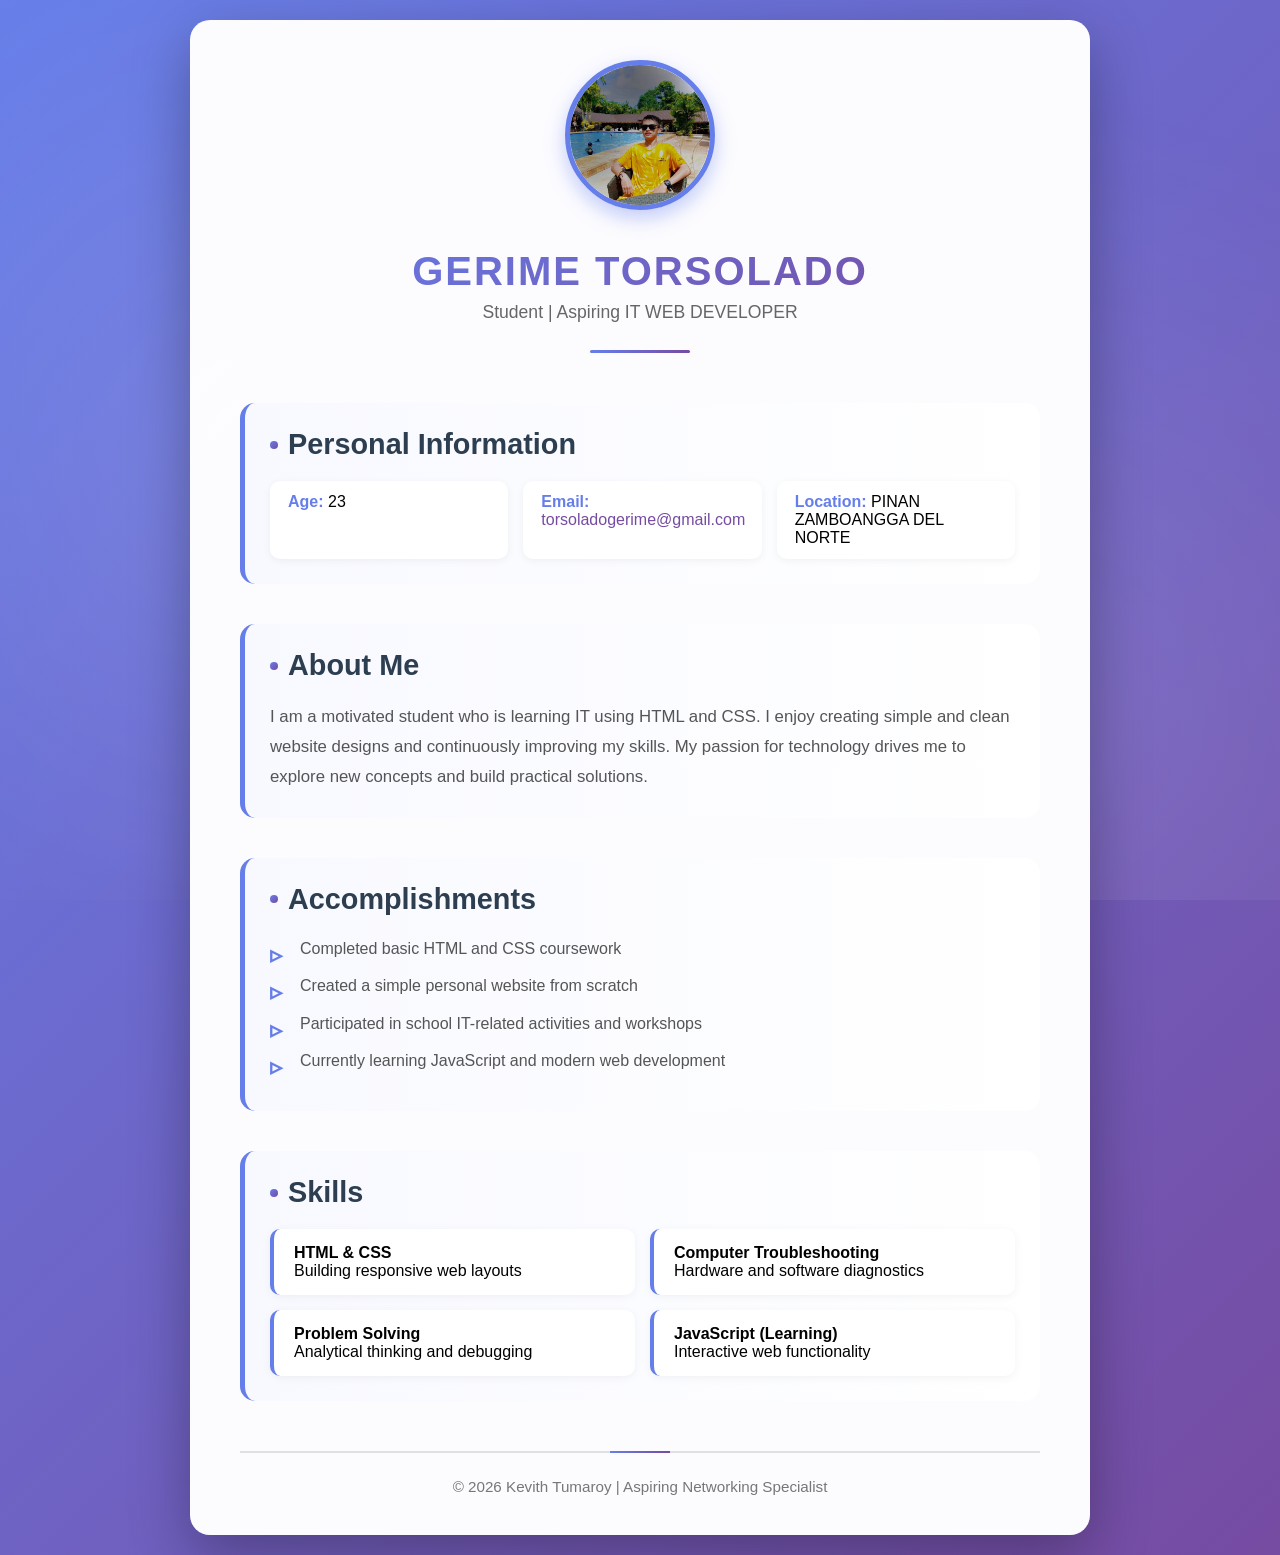
==== index.html @ 88f786bb "Add files via upload" ====
<!DOCTYPE html>
<html lang="en">
<head>
    <meta charset="UTF-8">
    <meta name="viewport" content="width=device-width, initial-scale=1.0">
    <title>GERIME TORSOLADO - Portfolio</title>
    <link rel="stylesheet" href="style.css">

    <style>
    </style>
</head>
<body>
    <div class="container">
        <header>
            <img src="image.png" alt="Gerime Torsolado profile photo" class="profile-img">
            <h1>GERIME TORSOLADO</h1>
            <p>Student | Aspiring IT WEB DEVELOPER</p>
        </header>

        <section class="info">
            <h2>Personal Information</h2>
            <div class="info-grid">
                <div class="info-item">
                    <strong>Age:</strong> 23
                </div>
                <div class="info-item">
                    <strong>Email:</strong> <a href="torsoladogerime@gmail.co">torsoladogerime@gmail.com</a>
                </div>
                <div class="info-item">
                    <strong>Location:</strong> PINAN ZAMBOANGGA DEL NORTE
                </div>
            </div>
        </section>

        <section>
            <h2>About Me</h2>
            <p>
                I am a motivated student who is learning IT using HTML and CSS. 
                I enjoy creating simple and clean website designs and continuously improving my skills.
                My passion for technology drives me to explore new concepts and build practical solutions.
            </p>
        </section>

        <section>
            <h2>Accomplishments</h2>
            <ul>
                <li>Completed basic HTML and CSS coursework</li>
                <li>Created a simple personal website from scratch</li>
                <li>Participated in school IT-related activities and workshops</li>
                <li>Currently learning JavaScript and modern web development</li>
            </ul>
        </section>

        <section>
            <h2>Skills</h2>
            <div class="skills-grid">
                <div class="skill-item">
                    <strong>HTML & CSS</strong><br>
                    Building responsive web layouts
                </div>
                <div class="skill-item">
                    <strong>Computer Troubleshooting</strong><br>
                    Hardware and software diagnostics
                </div>
                <div class="skill-item">
                    <strong>Problem Solving</strong><br>
                    Analytical thinking and debugging
                </div>
                <div class="skill-item">
                    <strong>JavaScript (Learning)</strong><br>
                    Interactive web functionality
                </div>
            </div>
        </section>

        <footer>
            <p>© 2026 Kevith Tumaroy | Aspiring Networking Specialist</p>
        </footer>
    </div>
</body>
</html>
---- style.css ----
* {
            margin: 0;
            padding: 0;
            box-sizing: border-box;
        }

        body {
            font-family: 'Segoe UI', Tahoma, Geneva, Verdana, sans-serif;
            background: linear-gradient(135deg, #667eea 0%, #764ba2 100%);
            min-height: 100vh;
            padding: 20px;
            position: relative;
            overflow-x: hidden;
        }

        body::before {
            content: '';
            position: fixed;
            top: 0;
            left: 0;
            width: 100%;
            height: 100%;
            background: radial-gradient(circle at 20% 50%, rgba(255, 255, 255, 0.1) 0%, transparent 50%),
                        radial-gradient(circle at 80% 80%, rgba(255, 255, 255, 0.1) 0%, transparent 50%);
            pointer-events: none;
            z-index: 0;
        }

        .container {
            max-width: 900px;
            margin: 0 auto;
            background: rgba(255, 255, 255, 0.98);
            padding: 40px 50px;
            border-radius: 20px;
            box-shadow: 0 20px 60px rgba(0, 0, 0, 0.3);
            position: relative;
            z-index: 1;
            animation: fadeInUp 0.8s ease-out;
        }

        @keyframes fadeInUp {
            from {
                opacity: 0;
                transform: translateY(30px);
            }
            to {
                opacity: 1;
                transform: translateY(0);
            }
        }

        header {
            text-align: center;
            margin-bottom: 50px;
            position: relative;
            padding-bottom: 30px;
        }

        header::after {
            content: '';
            position: absolute;
            bottom: 0;
            left: 50%;
            transform: translateX(-50%);
            width: 100px;
            height: 3px;
            background: linear-gradient(to right, #667eea, #764ba2);
            border-radius: 2px;
        }

        .profile-img {
            width: 150px;
            height: 150px;
            border-radius: 50%;
            border: 5px solid #667eea;
            box-shadow: 0 8px 20px rgba(102, 126, 234, 0.4);
            object-fit: cover;
            margin-bottom: 20px;
            transition: transform 0.3s ease, box-shadow 0.3s ease;
        }

        .profile-img:hover {
            transform: scale(1.05);
            box-shadow: 0 12px 30px rgba(102, 126, 234, 0.6);
        }

        header h1 {
            margin: 15px 0 8px;
            color: #2c3e50;
            letter-spacing: 2px;
            font-size: 2.5em;
            font-weight: 700;
            background: linear-gradient(135deg, #667eea 0%, #764ba2 100%);
            -webkit-background-clip: text;
            -webkit-text-fill-color: transparent;
            background-clip: text;
        }

        header p {
            color: #666;
            font-size: 1.1em;
            font-weight: 500;
        }

        section {
            margin-bottom: 40px;
            padding: 25px;
            background: linear-gradient(to right, #f8f9ff, #ffffff);
            border-radius: 15px;
            transition: transform 0.3s ease, box-shadow 0.3s ease;
            border-left: 5px solid #667eea;
        }

        section:hover {
            transform: translateX(5px);
            box-shadow: 0 8px 20px rgba(0, 0, 0, 0.08);
        }

        section h2 {
            color: #2c3e50;
            margin-bottom: 20px;
            font-size: 1.8em;
            font-weight: 600;
            display: flex;
            align-items: center;
            gap: 10px;
        }

        section h2::before {
            content: '';
            width: 8px;
            height: 8px;
            background: linear-gradient(135deg, #667eea 0%, #764ba2 100%);
            border-radius: 50%;
            animation: pulse 2s infinite;
        }

        @keyframes pulse {
            0%, 100% {
                transform: scale(1);
                opacity: 1;
            }
            50% {
                transform: scale(1.3);
                opacity: 0.7;
            }
        }

        section p {
            color: #555;
            line-height: 1.8;
            font-size: 1.05em;
        }

        .info-grid {
            display: grid;
            grid-template-columns: repeat(auto-fit, minmax(200px, 1fr));
            gap: 15px;
            margin-top: 15px;
        }

        .info-item {
            padding: 12px 18px;
            background: white;
            border-radius: 10px;
            box-shadow: 0 2px 8px rgba(0, 0, 0, 0.05);
            transition: all 0.3s ease;
        }

        .info-item:hover {
            transform: translateY(-3px);
            box-shadow: 0 4px 15px rgba(102, 126, 234, 0.2);
        }

        .info-item strong {
            color: #667eea;
            font-weight: 600;
        }

        .info-item a {
            color: #764ba2;
            text-decoration: none;
            transition: color 0.3s ease;
        }

        .info-item a:hover {
            color: #667eea;
            text-decoration: underline;
        }

        ul {
            list-style: none;
            padding-left: 0;
        }

        ul li {
            margin-bottom: 12px;
            padding-left: 30px;
            position: relative;
            color: #555;
            line-height: 1.6;
            transition: color 0.3s ease;
        }

        ul li:hover {
            color: #2c3e50;
        }

        ul li::before {
            content: '▹';
            position: absolute;
            left: 0;
            color: #667eea;
            font-size: 1.5em;
            font-weight: bold;
            transition: transform 0.3s ease;
        }

        ul li:hover::before {
            transform: translateX(5px);
        }

        .skills-grid {
            display: grid;
            grid-template-columns: repeat(auto-fit, minmax(250px, 1fr));
            gap: 15px;
            margin-top: 15px;
        }

        .skill-item {
            background: white;
            padding: 15px 20px;
            border-radius: 10px;
            box-shadow: 0 2px 10px rgba(0, 0, 0, 0.05);
            transition: all 0.3s ease;
            border-left: 4px solid #667eea;
        }

        .skill-item:hover {
            transform: translateY(-5px);
            box-shadow: 0 6px 20px rgba(102, 126, 234, 0.2);
            border-left-color: #764ba2;
        }

        footer {
            text-align: center;
            font-size: 0.95em;
            color: #777;
            margin-top: 50px;
            padding-top: 25px;
            border-top: 2px solid #e0e0e0;
            position: relative;
        }

        footer::before {
            content: '';
            position: absolute;
            top: -2px;
            left: 50%;
            transform: translateX(-50%);
            width: 60px;
            height: 2px;
            background: linear-gradient(to right, #667eea, #764ba2);
        }

        @media (max-width: 768px) {
            .container {
                padding: 30px 25px;
            }

            header h1 {
                font-size: 2em;
            }

            section {
                padding: 20px;
            }

            section h2 {
                font-size: 1.5em;
            }

            .info-grid,
            .skills-grid {
                grid-template-columns: 1fr;
            }
        }
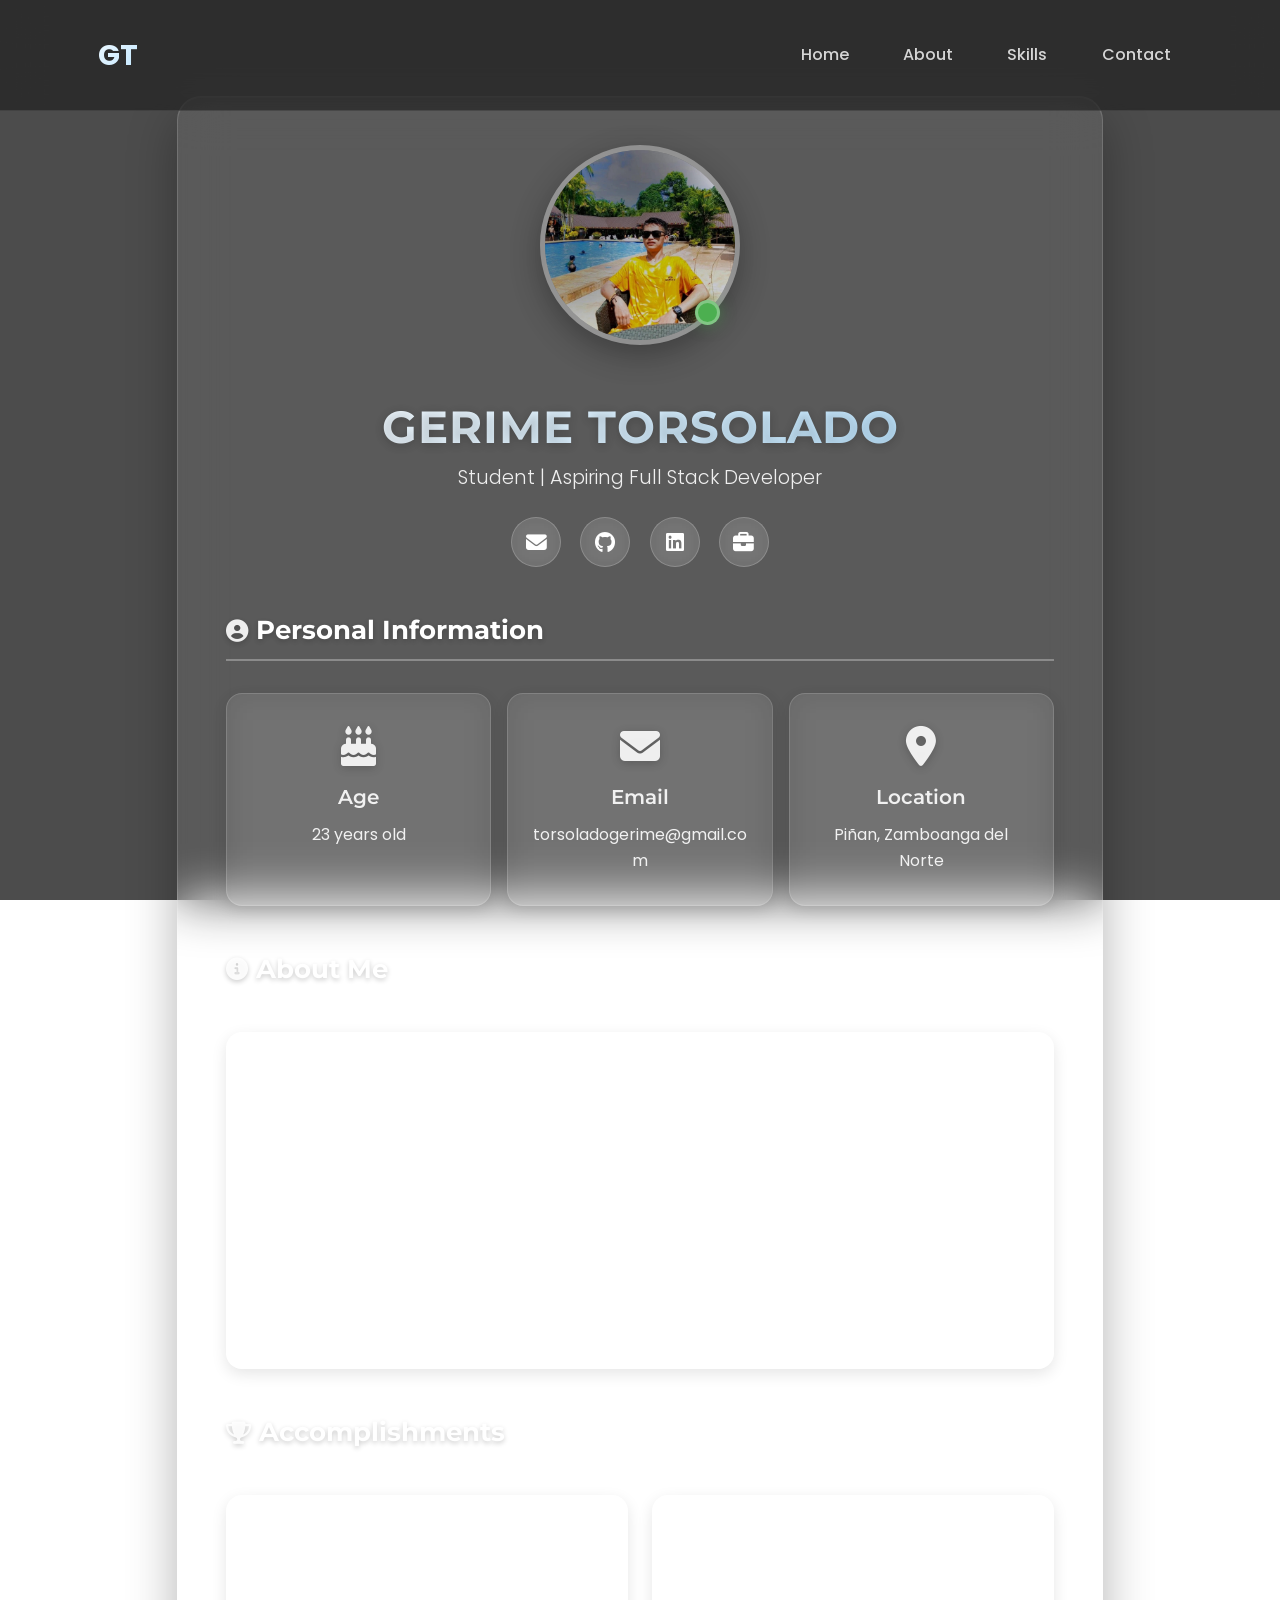
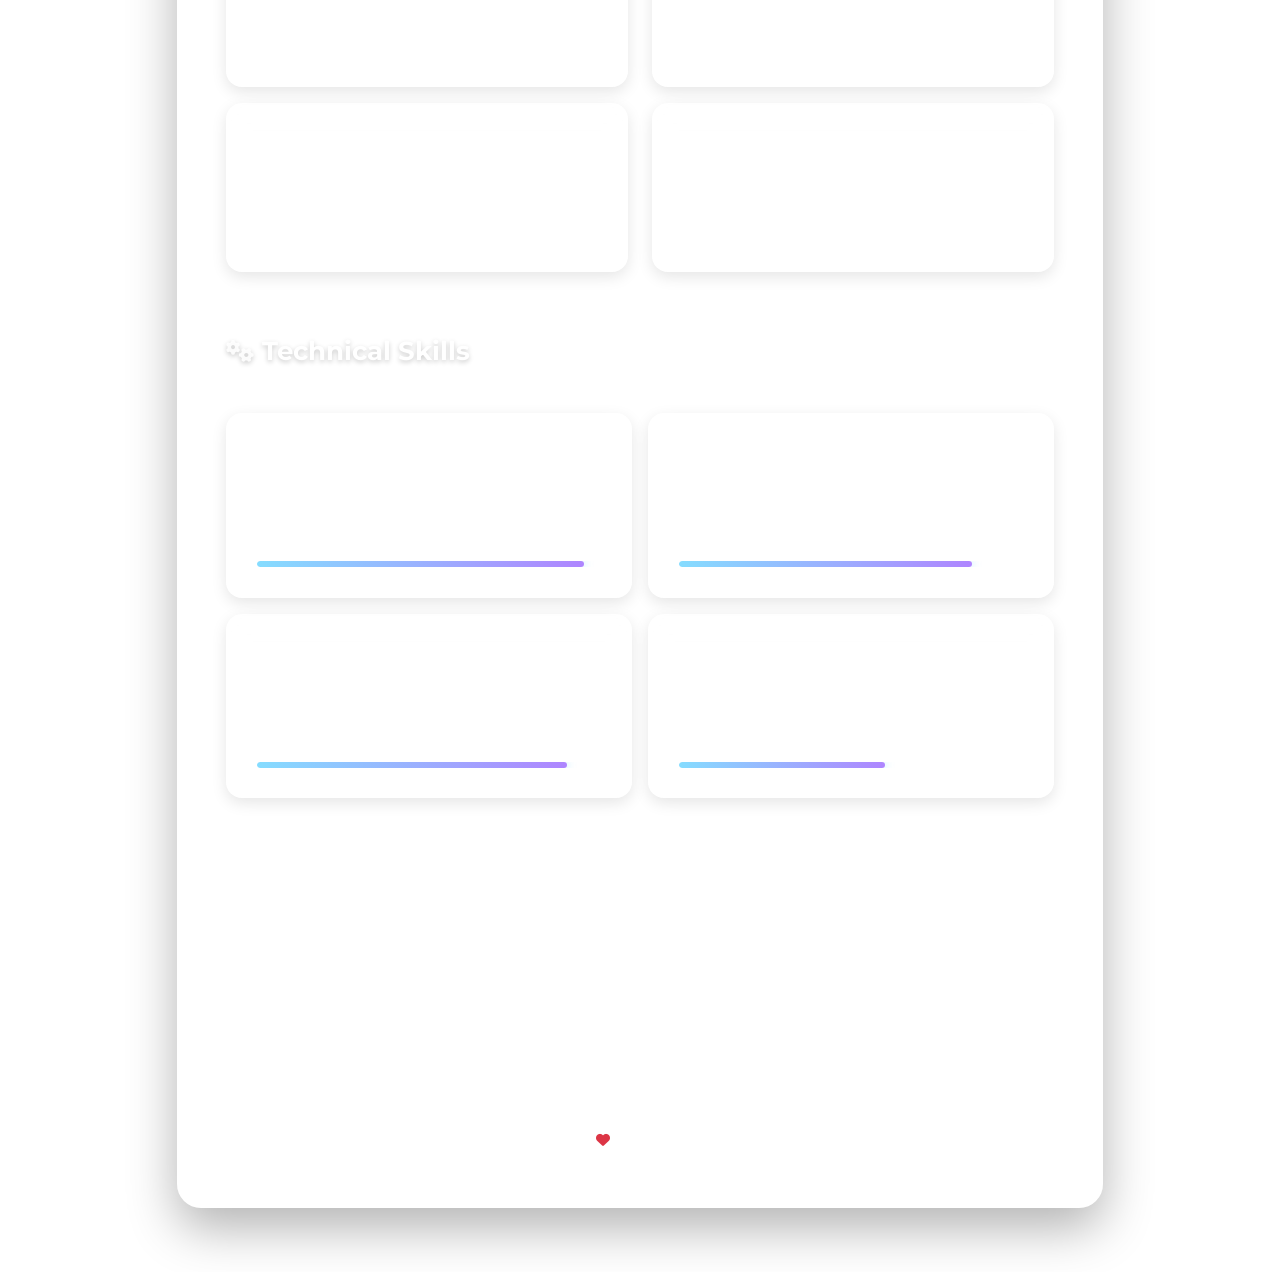
==== commit 013a1564: "Add files via upload" ====
--- a/index.html
+++ b/index.html
@@ -1,81 +1,274 @@
 <!DOCTYPE html>
 <html lang="en">
 <head>
-    <meta charset="UTF-8">
-    <meta name="viewport" content="width=device-width, initial-scale=1.0">
-    <title>GERIME TORSOLADO - Portfolio</title>
-    <link rel="stylesheet" href="style.css">
-
-    <style>
-    </style>
+  <meta charset="UTF-8" />
+  <meta name="viewport" content="width=device-width, initial-scale=1.0" />
+  <title>GERIME TORSOLADO - Portfolio</title>
+
+  <!-- Bootstrap CSS -->
+  <link href="https://cdn.jsdelivr.net/npm/bootstrap@5.3.3/dist/css/bootstrap.min.css" rel="stylesheet">
+  
+  <!-- Font Awesome for icons -->
+  <link rel="stylesheet" href="https://cdnjs.cloudflare.com/ajax/libs/font-awesome/6.4.0/css/all.min.css">
+  
+  <!-- Google Fonts -->
+  <link href="https://fonts.googleapis.com/css2?family=Poppins:wght@300;400;500;600;700&family=Montserrat:wght@400;600;700&display=swap" rel="stylesheet">
+  
+  <!-- Custom CSS -->
+  <link href="style.css" rel="stylesheet">
+
 </head>
 <body>
+  <!-- Background with overlay -->
+  <div class="background-overlay"></div>
+  
+  <!-- Navigation -->
+  <nav class="navbar navbar-expand-lg navbar-dark fixed-top glass-navbar">
     <div class="container">
-        <header>
-            <img src="image.png" alt="Gerime Torsolado profile photo" class="profile-img">
-            <h1>GERIME TORSOLADO</h1>
-            <p>Student | Aspiring IT WEB DEVELOPER</p>
-        </header>
-
-        <section class="info">
-            <h2>Personal Information</h2>
-            <div class="info-grid">
-                <div class="info-item">
-                    <strong>Age:</strong> 23
-                </div>
-                <div class="info-item">
-                    <strong>Email:</strong> <a href="torsoladogerime@gmail.co">torsoladogerime@gmail.com</a>
-                </div>
-                <div class="info-item">
-                    <strong>Location:</strong> PINAN ZAMBOANGGA DEL NORTE
-                </div>
+      <a class="navbar-brand fw-bold" href="#">
+        <span class="brand-initials">GT</span>
+      </a>
+      <button class="navbar-toggler" type="button" data-bs-toggle="collapse" data-bs-target="#navbarNav">
+        <span class="navbar-toggler-icon"></span>
+      </button>
+      <div class="collapse navbar-collapse" id="navbarNav">
+        <ul class="navbar-nav ms-auto">
+          <li class="nav-item"><a class="nav-link" href="#home">Home</a></li>
+          <li class="nav-item"><a class="nav-link" href="#about">About</a></li>
+          <li class="nav-item"><a class="nav-link" href="#skills">Skills</a></li>
+          <li class="nav-item"><a class="nav-link" href="#contact">Contact</a></li>
+        </ul>
+      </div>
+    </div>
+  </nav>
+
+  <div class="container main-container">
+    <div class="row justify-content-center">
+      <div class="col-lg-10">
+
+        <!-- Card -->
+        <div class="card portfolio-card animate-on-load glass-card">
+          <div class="card-body p-4 p-md-5">
+
+            <!-- Header -->
+            <div class="text-center mb-5" id="home">
+              <div class="profile-img-container">
+                <img src="image.png" alt="Gerime Torsolado" class="profile-img">
+                <div class="profile-status"></div>
+              </div>
+              <h1 class="fw-bold name-title">GERIME TORSOLADO</h1>
+              <p class="text-light subtitle">Student | Aspiring Full Stack Developer</p>
+              
+              <!-- Social Links -->
+              <div class="social-links mt-4">
+                <a href="mailto:torsoladogerime@gmail.com" class="social-icon" title="Email">
+                  <i class="fas fa-envelope"></i>
+                </a>
+                <a href="#" class="social-icon" title="GitHub">
+                  <i class="fab fa-github"></i>
+                </a>
+                <a href="#" class="social-icon" title="LinkedIn">
+                  <i class="fab fa-linkedin"></i>
+                </a>
+                <a href="#" class="social-icon" title="Portfolio">
+                  <i class="fas fa-briefcase"></i>
+                </a>
+              </div>
             </div>
-        </section>
-
-        <section>
-            <h2>About Me</h2>
-            <p>
-                I am a motivated student who is learning IT using HTML and CSS. 
-                I enjoy creating simple and clean website designs and continuously improving my skills.
-                My passion for technology drives me to explore new concepts and build practical solutions.
-            </p>
-        </section>
-
-        <section>
-            <h2>Accomplishments</h2>
-            <ul>
-                <li>Completed basic HTML and CSS coursework</li>
-                <li>Created a simple personal website from scratch</li>
-                <li>Participated in school IT-related activities and workshops</li>
-                <li>Currently learning JavaScript and modern web development</li>
-            </ul>
-        </section>
-
-        <section>
-            <h2>Skills</h2>
-            <div class="skills-grid">
-                <div class="skill-item">
-                    <strong>HTML & CSS</strong><br>
-                    Building responsive web layouts
-                </div>
-                <div class="skill-item">
-                    <strong>Computer Troubleshooting</strong><br>
-                    Hardware and software diagnostics
-                </div>
-                <div class="skill-item">
-                    <strong>Problem Solving</strong><br>
-                    Analytical thinking and debugging
-                </div>
-                <div class="skill-item">
-                    <strong>JavaScript (Learning)</strong><br>
-                    Interactive web functionality
-                </div>
-            </div>
-        </section>
-
-        <footer>
-            <p>© 2026 Kevith Tumaroy | Aspiring Networking Specialist</p>
-        </footer>
+
+            <!-- Personal Info -->
+            <section class="mb-5" id="contact">
+              <h4 class="section-header">
+                <i class="fas fa-user-circle me-2"></i>Personal Information
+              </h4>
+              <div class="row g-3">
+                <div class="col-md-4">
+                  <div class="info-card glass-card">
+                    <i class="fas fa-birthday-cake info-icon"></i>
+                    <h5 class="text-light">Age</h5>
+                    <p class="mb-0 text-light">23 years old</p>
+                  </div>
+                </div>
+                <div class="col-md-4">
+                  <div class="info-card glass-card">
+                    <i class="fas fa-envelope info-icon"></i>
+                    <h5 class="text-light">Email</h5>
+                    <a href="mailto:torsoladogerime@gmail.com" class="text-decoration-none d-block text-light">torsoladogerime@gmail.com</a>
+                  </div>
+                </div>
+                <div class="col-md-4">
+                  <div class="info-card glass-card">
+                    <i class="fas fa-map-marker-alt info-icon"></i>
+                    <h5 class="text-light">Location</h5>
+                    <p class="mb-0 text-light">Piñan, Zamboanga del Norte</p>
+                  </div>
+                </div>
+              </div>
+            </section>
+
+            <!-- About Me -->
+            <section class="mb-5" id="about">
+              <h4 class="section-header">
+                <i class="fas fa-info-circle me-2"></i>About Me
+              </h4>
+              <div class="about-content glass-card">
+                <p class="lead text-light">
+                  I am a passionate IT student specializing in web development with a strong foundation in HTML, CSS, and currently expanding my skills in JavaScript and modern frameworks.
+                </p>
+                <p class="text-light">
+                  My journey in technology began with a curiosity about how websites work, which evolved into a dedicated pursuit of web development skills. I enjoy transforming ideas into functional, responsive, and visually appealing web interfaces.
+                </p>
+                <div class="mt-3">
+                  <span class="badge glass-badge me-2 mb-2">HTML5</span>
+                  <span class="badge glass-badge me-2 mb-2">CSS3</span>
+                  <span class="badge glass-badge me-2 mb-2">Responsive Design</span>
+                  <span class="badge glass-badge me-2 mb-2">Bootstrap</span>
+                  <span class="badge glass-badge me-2 mb-2">JavaScript (Learning)</span>
+                </div>
+              </div>
+            </section>
+
+            <!-- Accomplishments -->
+            <section class="mb-5">
+              <h4 class="section-header">
+                <i class="fas fa-trophy me-2"></i>Accomplishments
+              </h4>
+              <div class="row">
+                <div class="col-md-6 mb-3">
+                  <div class="accomplishment-card glass-card">
+                    <div class="accomplishment-icon">
+                      <i class="fas fa-code"></i>
+                    </div>
+                    <div>
+                      <h5 class="text-light">Web Development Foundation</h5>
+                      <p class="mb-0 text-light">Completed comprehensive HTML & CSS coursework with hands-on projects</p>
+                    </div>
+                  </div>
+                </div>
+                <div class="col-md-6 mb-3">
+                  <div class="accomplishment-card glass-card">
+                    <div class="accomplishment-icon">
+                      <i class="fas fa-laptop-code"></i>
+                    </div>
+                    <div>
+                      <h5 class="text-light">Personal Portfolio</h5>
+                      <p class="mb-0 text-light">Designed and developed a responsive portfolio website from scratch</p>
+                    </div>
+                  </div>
+                </div>
+                <div class="col-md-6 mb-3">
+                  <div class="accomplishment-card glass-card">
+                    <div class="accomplishment-icon">
+                      <i class="fas fa-users"></i>
+                    </div>
+                    <div>
+                      <h5 class="text-light">IT Workshops</h5>
+                      <p class="mb-0 text-light">Actively participated in multiple IT and web development workshops</p>
+                    </div>
+                  </div>
+                </div>
+                <div class="col-md-6 mb-3">
+                  <div class="accomplishment-card glass-card">
+                    <div class="accomplishment-icon">
+                      <i class="fab fa-js"></i>
+                    </div>
+                    <div>
+                      <h5 class="text-light">JavaScript Journey</h5>
+                      <p class="mb-0 text-light">Currently mastering JavaScript for interactive web applications</p>
+                    </div>
+                  </div>
+                </div>
+              </div>
+            </section>
+
+            <!-- Skills -->
+            <section class="mb-4" id="skills">
+              <h4 class="section-header">
+                <i class="fas fa-cogs me-2"></i>Technical Skills
+              </h4>
+              <div class="row g-3">
+                <div class="col-md-6">
+                  <div class="skill-card glass-card" data-skill="95">
+                    <div class="skill-header">
+                      <h5 class="text-light">HTML5 & CSS3</h5>
+                      <span class="skill-percent">95%</span>
+                    </div>
+                    <p class="skill-desc text-light">Semantic markup, responsive layouts, CSS Grid, Flexbox</p>
+                    <div class="skill-bar">
+                      <div class="skill-progress" style="width: 95%"></div>
+                    </div>
+                  </div>
+                </div>
+                <div class="col-md-6">
+                  <div class="skill-card glass-card" data-skill="85">
+                    <div class="skill-header">
+                      <h5 class="text-light">Bootstrap 5</h5>
+                      <span class="skill-percent">85%</span>
+                    </div>
+                    <p class="skill-desc text-light">Responsive frameworks, component customization</p>
+                    <div class="skill-bar">
+                      <div class="skill-progress" style="width: 85%"></div>
+                    </div>
+                  </div>
+                </div>
+                <div class="col-md-6">
+                  <div class="skill-card glass-card" data-skill="90">
+                    <div class="skill-header">
+                      <h5 class="text-light">Troubleshooting</h5>
+                      <span class="skill-percent">90%</span>
+                    </div>
+                    <p class="skill-desc text-light">Hardware diagnostics, software debugging, problem-solving</p>
+                    <div class="skill-bar">
+                      <div class="skill-progress" style="width: 90%"></div>
+                    </div>
+                  </div>
+                </div>
+                <div class="col-md-6">
+                  <div class="skill-card glass-card" data-skill="60">
+                    <div class="skill-header">
+                      <h5 class="text-light">JavaScript</h5>
+                      <span class="skill-percent">60%</span>
+                    </div>
+                    <p class="skill-desc text-light">DOM manipulation, basic algorithms, currently learning</p>
+                    <div class="skill-bar">
+                      <div class="skill-progress" style="width: 60%"></div>
+                    </div>
+                  </div>
+                </div>
+              </div>
+            </section>
+
+            <!-- Call to Action -->
+            <section class="text-center mt-5 mb-4">
+              <h4 class="mb-3 text-light">Let's Build Something Amazing Together!</h4>
+              <p class="mb-4 text-light">I'm always open to discussing web development projects or opportunities.</p>
+              <a href="mailto:torsoladogerime@gmail.com" class="btn btn-lg glass-btn">
+                <i class="fas fa-paper-plane me-2"></i>Contact Me
+              </a>
+            </section>
+
+            <!-- Footer -->
+            <footer class="portfolio-footer text-center mt-5">
+              <p class="mb-2 text-light">© 2026 Gerime Torsolado | Aspiring Web Developer</p>
+              <p class="text-light small">Designed with <i class="fas fa-heart text-danger"></i> and coded from scratch</p>
+            </footer>
+
+          </div>
+        </div>
+
+      </div>
     </div>
+  </div>
+
+  <!-- Back to Top Button -->
+  <button id="backToTop" class="btn back-to-top glass-btn">
+    <i class="fas fa-arrow-up"></i>
+  </button>
+
+  <!-- Bootstrap JS -->
+  <script src="https://cdn.jsdelivr.net/npm/bootstrap@5.3.3/dist/js/bootstrap.bundle.min.js"></script>
+  
+  <!-- Custom JS -->
+  <script src="script.js"></script>
 </body>
 </html>
--- a/style.css
+++ b/style.css
@@ -1,287 +1,654 @@
+/* style.css */
+
+/* Base Styles & Variables */
+:root {
+  --primary-color: rgba(255, 255, 255, 0.9);
+  --secondary-color: rgba(255, 255, 255, 0.7);
+  --accent-color: rgba(103, 212, 255, 0.9);
+  --dark-color: rgba(0, 0, 0, 0.8);
+  --light-color: rgba(255, 255, 255, 0.95);
+  --gray-color: rgba(255, 255, 255, 0.7);
+  --gradient-primary: linear-gradient(135deg, rgba(255, 255, 255, 0.25) 0%, rgba(255, 255, 255, 0.1) 100%);
+  --gradient-accent: linear-gradient(135deg, rgba(103, 212, 255, 0.25) 0%, rgba(155, 103, 255, 0.25) 100%);
+  --shadow-light: 0 5px 15px rgba(0, 0, 0, 0.1);
+  --shadow-medium: 0 10px 30px rgba(0, 0, 0, 0.2);
+  --shadow-heavy: 0 20px 50px rgba(0, 0, 0, 0.3);
+  --transition: all 0.3s ease;
+  --glass-blur: blur(15px);
+}
+
 * {
-            margin: 0;
-            padding: 0;
-            box-sizing: border-box;
-        }
-
-        body {
-            font-family: 'Segoe UI', Tahoma, Geneva, Verdana, sans-serif;
-            background: linear-gradient(135deg, #667eea 0%, #764ba2 100%);
-            min-height: 100vh;
-            padding: 20px;
-            position: relative;
-            overflow-x: hidden;
-        }
-
-        body::before {
-            content: '';
-            position: fixed;
-            top: 0;
-            left: 0;
-            width: 100%;
-            height: 100%;
-            background: radial-gradient(circle at 20% 50%, rgba(255, 255, 255, 0.1) 0%, transparent 50%),
-                        radial-gradient(circle at 80% 80%, rgba(255, 255, 255, 0.1) 0%, transparent 50%);
-            pointer-events: none;
-            z-index: 0;
-        }
-
-        .container {
-            max-width: 900px;
-            margin: 0 auto;
-            background: rgba(255, 255, 255, 0.98);
-            padding: 40px 50px;
-            border-radius: 20px;
-            box-shadow: 0 20px 60px rgba(0, 0, 0, 0.3);
-            position: relative;
-            z-index: 1;
-            animation: fadeInUp 0.8s ease-out;
-        }
-
-        @keyframes fadeInUp {
-            from {
-                opacity: 0;
-                transform: translateY(30px);
-            }
-            to {
-                opacity: 1;
-                transform: translateY(0);
-            }
-        }
-
-        header {
-            text-align: center;
-            margin-bottom: 50px;
-            position: relative;
-            padding-bottom: 30px;
-        }
-
-        header::after {
-            content: '';
-            position: absolute;
-            bottom: 0;
-            left: 50%;
-            transform: translateX(-50%);
-            width: 100px;
-            height: 3px;
-            background: linear-gradient(to right, #667eea, #764ba2);
-            border-radius: 2px;
-        }
-
-        .profile-img {
-            width: 150px;
-            height: 150px;
-            border-radius: 50%;
-            border: 5px solid #667eea;
-            box-shadow: 0 8px 20px rgba(102, 126, 234, 0.4);
-            object-fit: cover;
-            margin-bottom: 20px;
-            transition: transform 0.3s ease, box-shadow 0.3s ease;
-        }
-
-        .profile-img:hover {
-            transform: scale(1.05);
-            box-shadow: 0 12px 30px rgba(102, 126, 234, 0.6);
-        }
-
-        header h1 {
-            margin: 15px 0 8px;
-            color: #2c3e50;
-            letter-spacing: 2px;
-            font-size: 2.5em;
-            font-weight: 700;
-            background: linear-gradient(135deg, #667eea 0%, #764ba2 100%);
-            -webkit-background-clip: text;
-            -webkit-text-fill-color: transparent;
-            background-clip: text;
-        }
-
-        header p {
-            color: #666;
-            font-size: 1.1em;
-            font-weight: 500;
-        }
-
-        section {
-            margin-bottom: 40px;
-            padding: 25px;
-            background: linear-gradient(to right, #f8f9ff, #ffffff);
-            border-radius: 15px;
-            transition: transform 0.3s ease, box-shadow 0.3s ease;
-            border-left: 5px solid #667eea;
-        }
-
-        section:hover {
-            transform: translateX(5px);
-            box-shadow: 0 8px 20px rgba(0, 0, 0, 0.08);
-        }
-
-        section h2 {
-            color: #2c3e50;
-            margin-bottom: 20px;
-            font-size: 1.8em;
-            font-weight: 600;
-            display: flex;
-            align-items: center;
-            gap: 10px;
-        }
-
-        section h2::before {
-            content: '';
-            width: 8px;
-            height: 8px;
-            background: linear-gradient(135deg, #667eea 0%, #764ba2 100%);
-            border-radius: 50%;
-            animation: pulse 2s infinite;
-        }
-
-        @keyframes pulse {
-            0%, 100% {
-                transform: scale(1);
-                opacity: 1;
-            }
-            50% {
-                transform: scale(1.3);
-                opacity: 0.7;
-            }
-        }
-
-        section p {
-            color: #555;
-            line-height: 1.8;
-            font-size: 1.05em;
-        }
-
-        .info-grid {
-            display: grid;
-            grid-template-columns: repeat(auto-fit, minmax(200px, 1fr));
-            gap: 15px;
-            margin-top: 15px;
-        }
-
-        .info-item {
-            padding: 12px 18px;
-            background: white;
-            border-radius: 10px;
-            box-shadow: 0 2px 8px rgba(0, 0, 0, 0.05);
-            transition: all 0.3s ease;
-        }
-
-        .info-item:hover {
-            transform: translateY(-3px);
-            box-shadow: 0 4px 15px rgba(102, 126, 234, 0.2);
-        }
-
-        .info-item strong {
-            color: #667eea;
-            font-weight: 600;
-        }
-
-        .info-item a {
-            color: #764ba2;
-            text-decoration: none;
-            transition: color 0.3s ease;
-        }
-
-        .info-item a:hover {
-            color: #667eea;
-            text-decoration: underline;
-        }
-
-        ul {
-            list-style: none;
-            padding-left: 0;
-        }
-
-        ul li {
-            margin-bottom: 12px;
-            padding-left: 30px;
-            position: relative;
-            color: #555;
-            line-height: 1.6;
-            transition: color 0.3s ease;
-        }
-
-        ul li:hover {
-            color: #2c3e50;
-        }
-
-        ul li::before {
-            content: '▹';
-            position: absolute;
-            left: 0;
-            color: #667eea;
-            font-size: 1.5em;
-            font-weight: bold;
-            transition: transform 0.3s ease;
-        }
-
-        ul li:hover::before {
-            transform: translateX(5px);
-        }
-
-        .skills-grid {
-            display: grid;
-            grid-template-columns: repeat(auto-fit, minmax(250px, 1fr));
-            gap: 15px;
-            margin-top: 15px;
-        }
-
-        .skill-item {
-            background: white;
-            padding: 15px 20px;
-            border-radius: 10px;
-            box-shadow: 0 2px 10px rgba(0, 0, 0, 0.05);
-            transition: all 0.3s ease;
-            border-left: 4px solid #667eea;
-        }
-
-        .skill-item:hover {
-            transform: translateY(-5px);
-            box-shadow: 0 6px 20px rgba(102, 126, 234, 0.2);
-            border-left-color: #764ba2;
-        }
-
-        footer {
-            text-align: center;
-            font-size: 0.95em;
-            color: #777;
-            margin-top: 50px;
-            padding-top: 25px;
-            border-top: 2px solid #e0e0e0;
-            position: relative;
-        }
-
-        footer::before {
-            content: '';
-            position: absolute;
-            top: -2px;
-            left: 50%;
-            transform: translateX(-50%);
-            width: 60px;
-            height: 2px;
-            background: linear-gradient(to right, #667eea, #764ba2);
-        }
-
-        @media (max-width: 768px) {
-            .container {
-                padding: 30px 25px;
-            }
-
-            header h1 {
-                font-size: 2em;
-            }
-
-            section {
-                padding: 20px;
-            }
-
-            section h2 {
-                font-size: 1.5em;
-            }
-
-            .info-grid,
-            .skills-grid {
-                grid-template-columns: 1fr;
-            }
-        }+  margin: 0;
+  padding: 0;
+  box-sizing: border-box;
+}
+
+body {
+  font-family: 'Poppins', sans-serif;
+  color: white;
+  line-height: 1.6;
+  position: relative;
+  min-height: 100vh;
+  background-image: url('https://images.unsplash.com/photo-1522202176988-66273c2fd55f?q=80&w=2071&auto=format&fit=crop');
+  background-attachment: fixed;
+  background-size: cover;
+  background-position: center;
+}
+
+.background-overlay {
+  position: fixed;
+  top: 0;
+  left: 0;
+  width: 100%;
+  height: 100%;
+  background: rgba(0, 0, 0, 0.7);
+  z-index: -1;
+}
+
+/* Glass Morphism Effects */
+.glass-card {
+  background: rgba(255, 255, 255, 0.1);
+  backdrop-filter: var(--glass-blur);
+  -webkit-backdrop-filter: var(--glass-blur);
+  border: 1px solid rgba(255, 255, 255, 0.2);
+  border-radius: 16px;
+  box-shadow: var(--shadow-light);
+}
+
+.glass-navbar {
+  background: rgba(0, 0, 0, 0.4) !important;
+  backdrop-filter: blur(20px);
+  -webkit-backdrop-filter: blur(20px);
+  border-bottom: 1px solid rgba(255, 255, 255, 0.1);
+}
+
+.glass-badge {
+  background: rgba(255, 255, 255, 0.15);
+  backdrop-filter: blur(5px);
+  -webkit-backdrop-filter: blur(5px);
+  border: 1px solid rgba(255, 255, 255, 0.2);
+  color: white;
+  font-weight: 500;
+  padding: 0.5rem 1rem;
+  border-radius: 20px;
+  transition: var(--transition);
+}
+
+.glass-badge:hover {
+  background: rgba(255, 255, 255, 0.25);
+  transform: translateY(-2px);
+}
+
+.glass-btn {
+  background: rgba(255, 255, 255, 0.15);
+  backdrop-filter: blur(10px);
+  -webkit-backdrop-filter: blur(10px);
+  border: 1px solid rgba(255, 255, 255, 0.3);
+  color: white;
+  font-weight: 600;
+  border-radius: 50px;
+  transition: var(--transition);
+  padding: 0.8rem 2rem;
+}
+
+.glass-btn:hover {
+  background: rgba(255, 255, 255, 0.25);
+  border: 1px solid rgba(255, 255, 255, 0.4);
+  transform: translateY(-3px);
+  box-shadow: 0 10px 20px rgba(0, 0, 0, 0.2);
+  color: white;
+}
+
+/* Typography */
+h1, h2, h3, h4, h5, h6 {
+  font-family: 'Montserrat', sans-serif;
+  font-weight: 700;
+  color: white;
+}
+
+.name-title {
+  font-size: 2.8rem;
+  background: linear-gradient(135deg, #fff 0%, #b0e0ff 100%);
+  -webkit-background-clip: text;
+  background-clip: text;
+  color: transparent;
+  margin: 1.5rem 0 0.5rem;
+  letter-spacing: 1px;
+  text-shadow: 0 2px 10px rgba(0, 0, 0, 0.2);
+}
+
+.subtitle {
+  font-size: 1.2rem;
+  color: rgba(255, 255, 255, 0.8);
+  font-weight: 300;
+}
+
+/* Navigation */
+.navbar {
+  padding: 1.2rem 0;
+  transition: var(--transition);
+}
+
+.brand-initials {
+  font-size: 1.8rem;
+  background: linear-gradient(135deg, #fff 0%, #b0e0ff 100%);
+  -webkit-background-clip: text;
+  background-clip: text;
+  color: transparent;
+  padding: 0.5rem 1rem;
+  border-radius: 8px;
+  display: inline-block;
+}
+
+.nav-link {
+  color: rgba(255, 255, 255, 0.8) !important;
+  font-weight: 500;
+  margin: 0 0.5rem;
+  padding: 0.5rem 1.2rem !important;
+  border-radius: 8px;
+  transition: var(--transition);
+  position: relative;
+}
+
+.nav-link:hover {
+  color: white !important;
+  background: rgba(255, 255, 255, 0.1);
+  transform: translateY(-2px);
+}
+
+.nav-link.active {
+  color: white !important;
+  background: rgba(255, 255, 255, 0.15);
+}
+
+.nav-link.active::after {
+  content: '';
+  position: absolute;
+  bottom: -5px;
+  left: 50%;
+  transform: translateX(-50%);
+  width: 30px;
+  height: 3px;
+  background: white;
+  border-radius: 3px;
+}
+
+/* Main Container */
+.main-container {
+  padding-top: 6rem;
+  padding-bottom: 4rem;
+}
+
+/* Portfolio Card */
+.portfolio-card {
+  background: rgba(255, 255, 255, 0.08);
+  backdrop-filter: blur(25px);
+  -webkit-backdrop-filter: blur(25px);
+  border: 1px solid rgba(255, 255, 255, 0.15);
+  border-radius: 24px;
+  box-shadow: 
+    var(--shadow-heavy),
+    inset 0 1px 0 rgba(255, 255, 255, 0.1);
+  overflow: hidden;
+  transition: var(--transition);
+}
+
+.portfolio-card:hover {
+  transform: translateY(-10px);
+  box-shadow: 
+    0 30px 60px rgba(0, 0, 0, 0.4),
+    inset 0 1px 0 rgba(255, 255, 255, 0.1);
+  border: 1px solid rgba(255, 255, 255, 0.25);
+}
+
+/* Profile Image */
+.profile-img-container {
+  position: relative;
+  display: inline-block;
+  margin-bottom: 2rem;
+}
+
+.profile-img {
+  width: 200px;
+  height: 200px;
+  object-fit: cover;
+  border-radius: 50%;
+  border: 5px solid rgba(255, 255, 255, 0.3);
+  box-shadow: 
+    0 10px 30px rgba(0, 0, 0, 0.3),
+    inset 0 0 0 2px rgba(255, 255, 255, 0.1);
+  transition: var(--transition);
+  backdrop-filter: blur(10px);
+  -webkit-backdrop-filter: blur(10px);
+}
+
+.profile-img:hover {
+  transform: scale(1.05);
+  border: 5px solid rgba(255, 255, 255, 0.5);
+  box-shadow: 
+    0 15px 40px rgba(0, 0, 0, 0.4),
+    inset 0 0 0 2px rgba(255, 255, 255, 0.2);
+}
+
+.profile-status {
+  position: absolute;
+  bottom: 20px;
+  right: 20px;
+  width: 25px;
+  height: 25px;
+  background-color: #4CAF50;
+  border-radius: 50%;
+  border: 3px solid rgba(255, 255, 255, 0.3);
+  box-shadow: 0 0 15px rgba(76, 175, 80, 0.5);
+  animation: pulse 2s infinite;
+}
+
+@keyframes pulse {
+  0% { box-shadow: 0 0 0 0 rgba(76, 175, 80, 0.7); }
+  70% { box-shadow: 0 0 0 10px rgba(76, 175, 80, 0); }
+  100% { box-shadow: 0 0 0 0 rgba(76, 175, 80, 0); }
+}
+
+/* Social Links */
+.social-links {
+  display: flex;
+  justify-content: center;
+  gap: 1.2rem;
+  margin-top: 2rem;
+}
+
+.social-icon {
+  display: inline-flex;
+  align-items: center;
+  justify-content: center;
+  width: 50px;
+  height: 50px;
+  background: rgba(255, 255, 255, 0.1);
+  backdrop-filter: blur(10px);
+  -webkit-backdrop-filter: blur(10px);
+  color: white;
+  border-radius: 50%;
+  font-size: 1.3rem;
+  transition: var(--transition);
+  text-decoration: none;
+  border: 1px solid rgba(255, 255, 255, 0.2);
+}
+
+.social-icon:hover {
+  transform: translateY(-5px);
+  background: rgba(255, 255, 255, 0.2);
+  border: 1px solid rgba(255, 255, 255, 0.4);
+  color: white;
+  box-shadow: 
+    0 10px 20px rgba(0, 0, 0, 0.2),
+    0 0 20px rgba(103, 212, 255, 0.3);
+}
+
+/* Section Headers */
+.section-header {
+  display: flex;
+  align-items: center;
+  font-size: 1.6rem;
+  margin-bottom: 2rem;
+  padding-bottom: 0.8rem;
+  border-bottom: 2px solid rgba(255, 255, 255, 0.3);
+  color: white;
+  text-shadow: 0 2px 5px rgba(0, 0, 0, 0.2);
+}
+
+.section-header i {
+  color: rgba(255, 255, 255, 0.9);
+  font-size: 1.4rem;
+}
+
+/* Info Cards */
+.info-card {
+  background: rgba(255, 255, 255, 0.08);
+  backdrop-filter: blur(15px);
+  -webkit-backdrop-filter: blur(15px);
+  border: 1px solid rgba(255, 255, 255, 0.15);
+  border-radius: 16px;
+  padding: 2rem 1.5rem;
+  text-align: center;
+  box-shadow: var(--shadow-light);
+  height: 100%;
+  transition: var(--transition);
+}
+
+.info-card:hover {
+  transform: translateY(-10px);
+  background: rgba(255, 255, 255, 0.12);
+  border: 1px solid rgba(255, 255, 255, 0.25);
+  box-shadow: 
+    var(--shadow-medium),
+    inset 0 1px 0 rgba(255, 255, 255, 0.1);
+}
+
+.info-icon {
+  font-size: 2.5rem;
+  color: rgba(255, 255, 255, 0.9);
+  margin-bottom: 1.2rem;
+  text-shadow: 0 2px 10px rgba(0, 0, 0, 0.2);
+}
+
+.info-card h5 {
+  color: white;
+  margin-bottom: 0.8rem;
+  font-weight: 600;
+}
+
+.info-card p, .info-card a {
+  color: rgba(255, 255, 255, 0.8);
+  transition: var(--transition);
+}
+
+.info-card a:hover {
+  color: white;
+  text-decoration: underline;
+}
+
+/* About Section */
+.about-content {
+  background: rgba(255, 255, 255, 0.08);
+  backdrop-filter: blur(15px);
+  -webkit-backdrop-filter: blur(15px);
+  padding: 2rem;
+  border-radius: 16px;
+  border-left: 4px solid rgba(255, 255, 255, 0.3);
+  box-shadow: var(--shadow-light);
+  transition: var(--transition);
+}
+
+.about-content:hover {
+  border-left: 4px solid rgba(255, 255, 255, 0.5);
+  background: rgba(255, 255, 255, 0.1);
+}
+
+.about-content .lead {
+  font-size: 1.3rem;
+  color: white;
+  margin-bottom: 1.2rem;
+  font-weight: 500;
+}
+
+.about-content p {
+  color: rgba(255, 255, 255, 0.8);
+  line-height: 1.8;
+}
+
+/* Accomplishment Cards */
+.accomplishment-card {
+  display: flex;
+  align-items: flex-start;
+  background: rgba(255, 255, 255, 0.08);
+  backdrop-filter: blur(15px);
+  -webkit-backdrop-filter: blur(15px);
+  border: 1px solid rgba(255, 255, 255, 0.15);
+  padding: 1.8rem;
+  border-radius: 16px;
+  box-shadow: var(--shadow-light);
+  height: 100%;
+  transition: var(--transition);
+}
+
+.accomplishment-card:hover {
+  transform: translateY(-10px);
+  background: rgba(255, 255, 255, 0.12);
+  border: 1px solid rgba(255, 255, 255, 0.25);
+  box-shadow: 
+    var(--shadow-medium),
+    inset 0 1px 0 rgba(255, 255, 255, 0.1);
+}
+
+.accomplishment-icon {
+  background: rgba(255, 255, 255, 0.15);
+  backdrop-filter: blur(10px);
+  -webkit-backdrop-filter: blur(10px);
+  color: white;
+  width: 55px;
+  height: 55px;
+  border-radius: 50%;
+  display: flex;
+  align-items: center;
+  justify-content: center;
+  font-size: 1.3rem;
+  margin-right: 1.5rem;
+  flex-shrink: 0;
+  border: 1px solid rgba(255, 255, 255, 0.2);
+}
+
+.accomplishment-card h5 {
+  color: white;
+  margin-bottom: 0.5rem;
+  font-weight: 600;
+}
+
+.accomplishment-card p {
+  color: rgba(255, 255, 255, 0.8);
+  line-height: 1.6;
+}
+
+/* Skill Cards */
+.skill-card {
+  background: rgba(255, 255, 255, 0.08);
+  backdrop-filter: blur(15px);
+  -webkit-backdrop-filter: blur(15px);
+  border: 1px solid rgba(255, 255, 255, 0.15);
+  padding: 1.8rem;
+  border-radius: 16px;
+  box-shadow: var(--shadow-light);
+  transition: var(--transition);
+  height: 100%;
+}
+
+.skill-card:hover {
+  transform: translateY(-10px);
+  background: rgba(255, 255, 255, 0.12);
+  border: 1px solid rgba(255, 255, 255, 0.25);
+  box-shadow: 
+    var(--shadow-medium),
+    inset 0 1px 0 rgba(255, 255, 255, 0.1);
+}
+
+.skill-header {
+  display: flex;
+  justify-content: space-between;
+  align-items: center;
+  margin-bottom: 0.8rem;
+}
+
+.skill-header h5 {
+  color: white;
+  margin: 0;
+  font-weight: 600;
+}
+
+.skill-percent {
+  background: rgba(255, 255, 255, 0.15);
+  backdrop-filter: blur(5px);
+  -webkit-backdrop-filter: blur(5px);
+  color: white;
+  padding: 0.3rem 1rem;
+  border-radius: 20px;
+  font-weight: 700;
+  font-size: 0.9rem;
+  border: 1px solid rgba(255, 255, 255, 0.2);
+}
+
+.skill-desc {
+  color: rgba(255, 255, 255, 0.8);
+  font-size: 0.95rem;
+  margin-bottom: 1.5rem;
+  line-height: 1.5;
+}
+
+.skill-bar {
+  height: 8px;
+  background: rgba(255, 255, 255, 0.1);
+  border-radius: 4px;
+  overflow: hidden;
+  border: 1px solid rgba(255, 255, 255, 0.1);
+}
+
+.skill-progress {
+  height: 100%;
+  background: linear-gradient(90deg, rgba(103, 212, 255, 0.8), rgba(155, 103, 255, 0.8));
+  border-radius: 4px;
+  transition: width 1.5s ease;
+  box-shadow: 0 0 10px rgba(103, 212, 255, 0.5);
+}
+
+/* Button */
+.btn-primary {
+  background: rgba(255, 255, 255, 0.15);
+  backdrop-filter: blur(10px);
+  -webkit-backdrop-filter: blur(10px);
+  border: 1px solid rgba(255, 255, 255, 0.3);
+  color: white;
+  padding: 1rem 2.5rem;
+  font-weight: 600;
+  border-radius: 50px;
+  transition: var(--transition);
+  font-size: 1.1rem;
+}
+
+.btn-primary:hover {
+  background: rgba(255, 255, 255, 0.25);
+  border: 1px solid rgba(255, 255, 255, 0.4);
+  transform: translateY(-3px);
+  box-shadow: 
+    0 15px 30px rgba(0, 0, 0, 0.3),
+    0 0 20px rgba(103, 212, 255, 0.3);
+  color: white;
+}
+
+/* Footer */
+.portfolio-footer {
+  padding-top: 3rem;
+  border-top: 1px solid rgba(255, 255, 255, 0.2);
+  color: rgba(255, 255, 255, 0.7);
+}
+
+.portfolio-footer p {
+  margin-bottom: 0.5rem;
+}
+
+/* Back to Top Button */
+.back-to-top {
+  position: fixed;
+  bottom: 2.5rem;
+  right: 2.5rem;
+  width: 55px;
+  height: 55px;
+  border-radius: 50%;
+  display: flex;
+  align-items: center;
+  justify-content: center;
+  z-index: 1000;
+  opacity: 0;
+  visibility: hidden;
+  transition: var(--transition);
+  background: rgba(255, 255, 255, 0.15);
+  backdrop-filter: blur(10px);
+  -webkit-backdrop-filter: blur(10px);
+  border: 1px solid rgba(255, 255, 255, 0.25);
+  color: white;
+}
+
+.back-to-top.show {
+  opacity: 1;
+  visibility: visible;
+}
+
+.back-to-top:hover {
+  background: rgba(255, 255, 255, 0.25);
+  border: 1px solid rgba(255, 255, 255, 0.4);
+  transform: translateY(-5px);
+  box-shadow: 
+    0 10px 20px rgba(0, 0, 0, 0.3),
+    0 0 15px rgba(103, 212, 255, 0.3);
+}
+
+/* Animations */
+.animate-on-load {
+  animation: fadeInUp 1s ease-out;
+}
+
+@keyframes fadeInUp {
+  from {
+    opacity: 0;
+    transform: translateY(40px);
+  }
+  to {
+    opacity: 1;
+    transform: translateY(0);
+  }
+}
+
+/* Text Light Class */
+.text-light {
+  color: rgba(255, 255, 255, 0.9) !important;
+}
+
+/* Responsive Design */
+@media (max-width: 768px) {
+  .name-title {
+    font-size: 2.2rem;
+  }
+  
+  .profile-img {
+    width: 160px;
+    height: 160px;
+  }
+  
+  .section-header {
+    font-size: 1.4rem;
+  }
+  
+  .main-container {
+    padding-top: 5rem;
+  }
+  
+  .portfolio-card {
+    border-radius: 20px;
+  }
+  
+  .social-icon {
+    width: 45px;
+    height: 45px;
+    font-size: 1.2rem;
+  }
+  
+  .back-to-top {
+    bottom: 1.5rem;
+    right: 1.5rem;
+    width: 45px;
+    height: 45px;
+  }
+}
+
+@media (max-width: 576px) {
+  .name-title {
+    font-size: 1.8rem;
+  }
+  
+  .profile-img {
+    width: 140px;
+    height: 140px;
+  }
+  
+  .section-header {
+    font-size: 1.3rem;
+  }
+  
+  .accomplishment-card {
+    flex-direction: column;
+    text-align: center;
+  }
+  
+  .accomplishment-icon {
+    margin-right: 0;
+    margin-bottom: 1rem;
+    align-self: center;
+  }
+}
